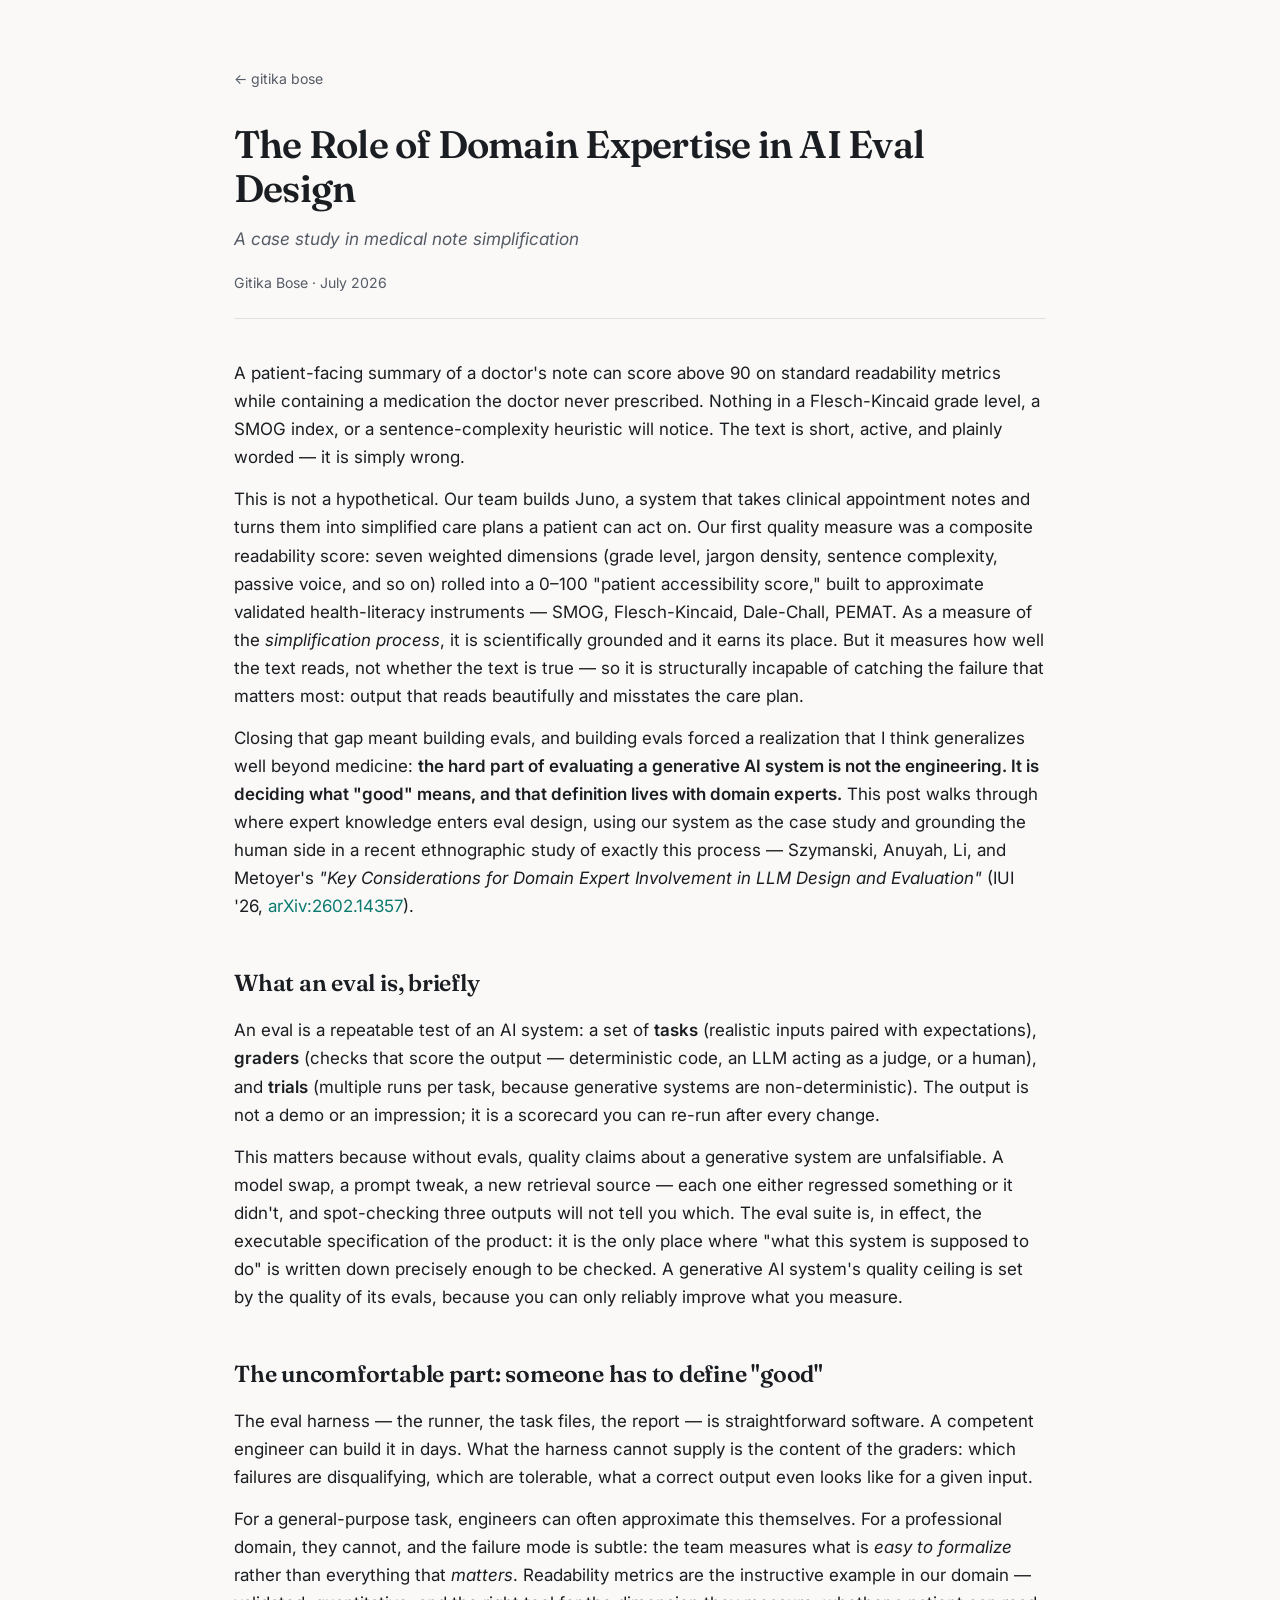
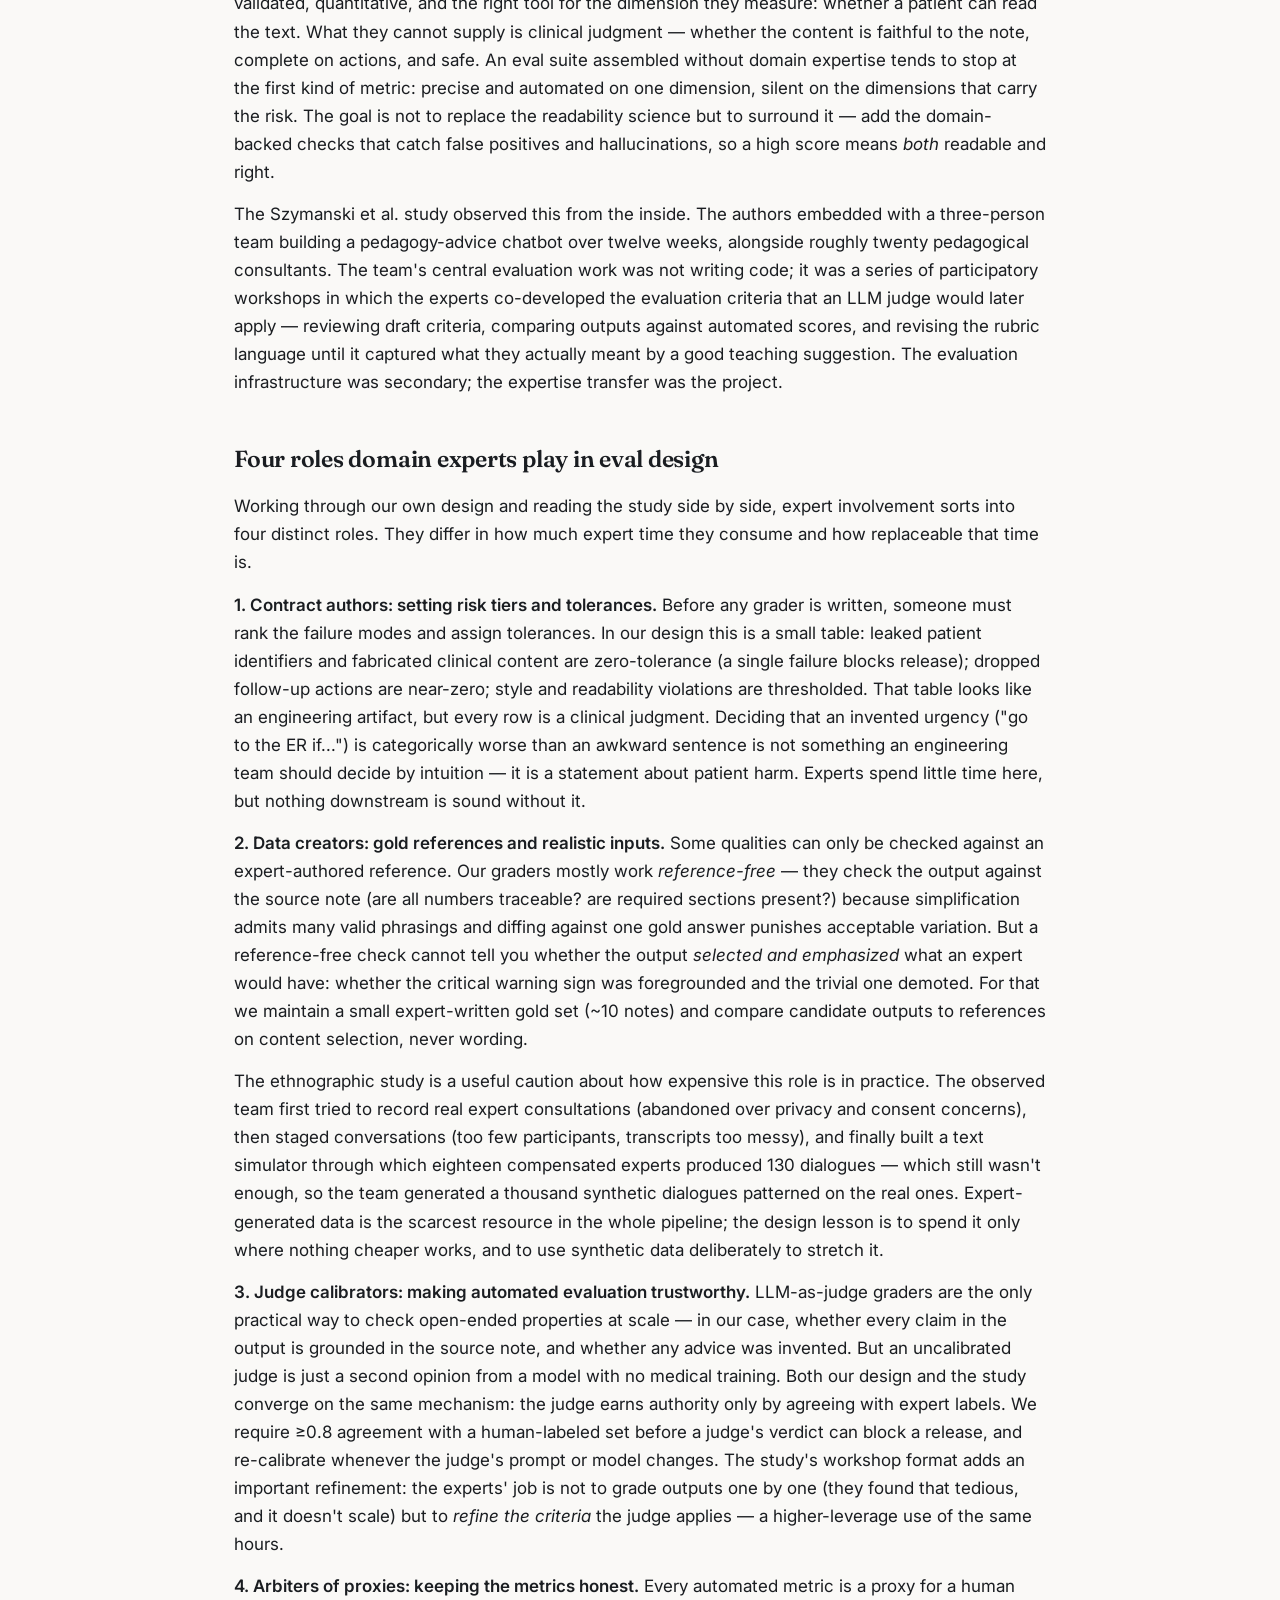
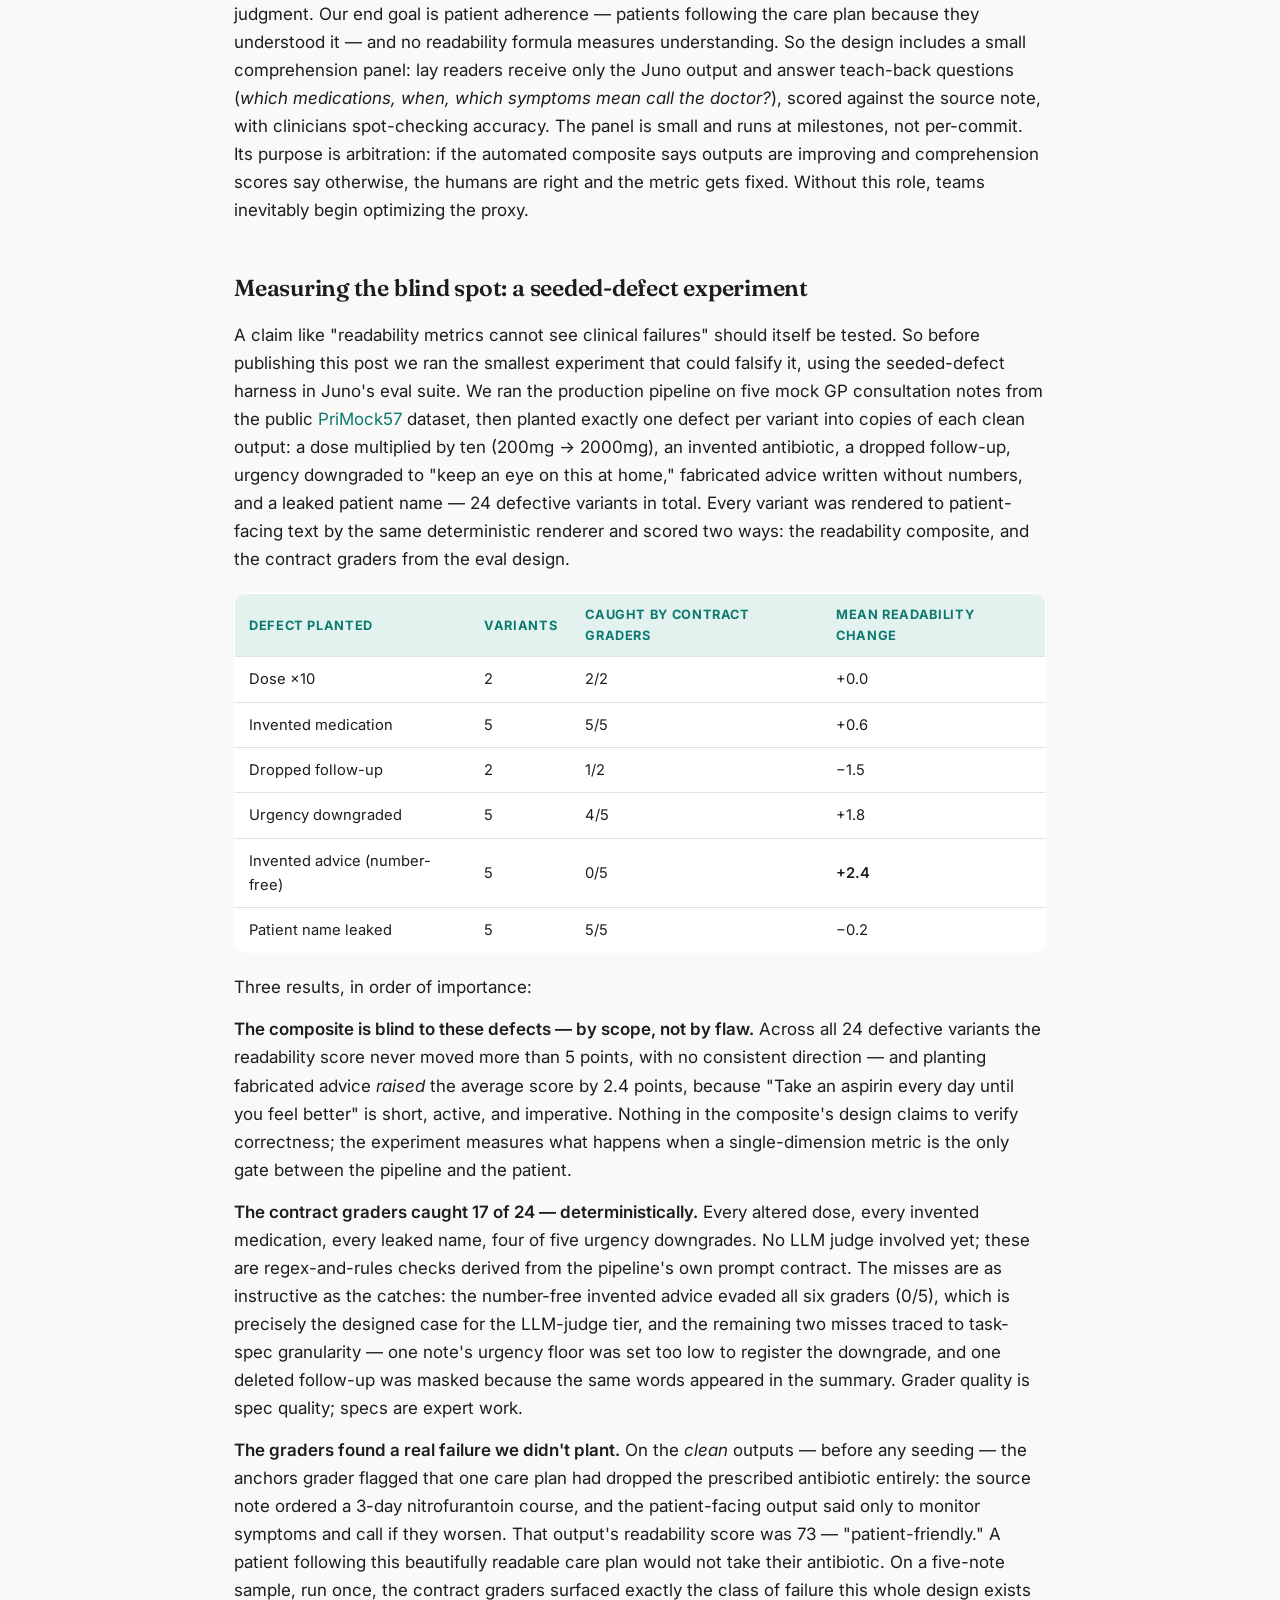
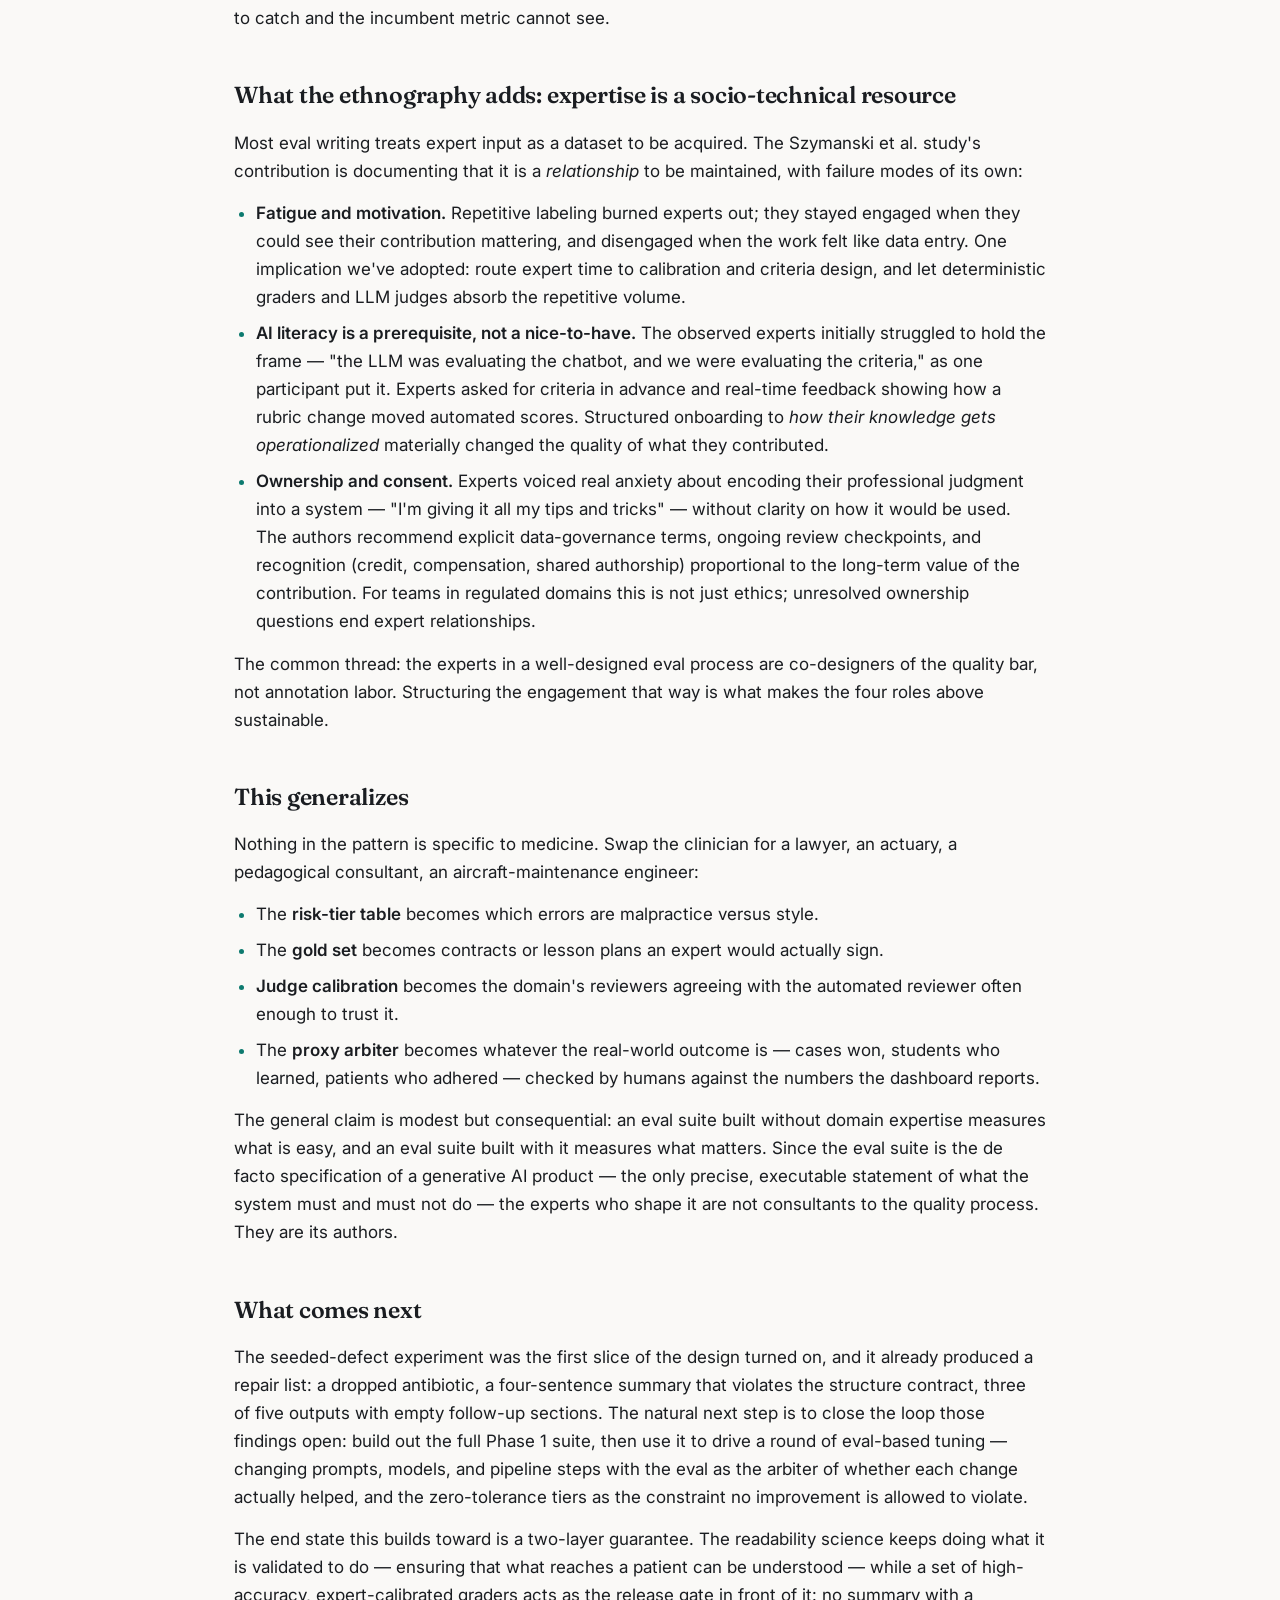
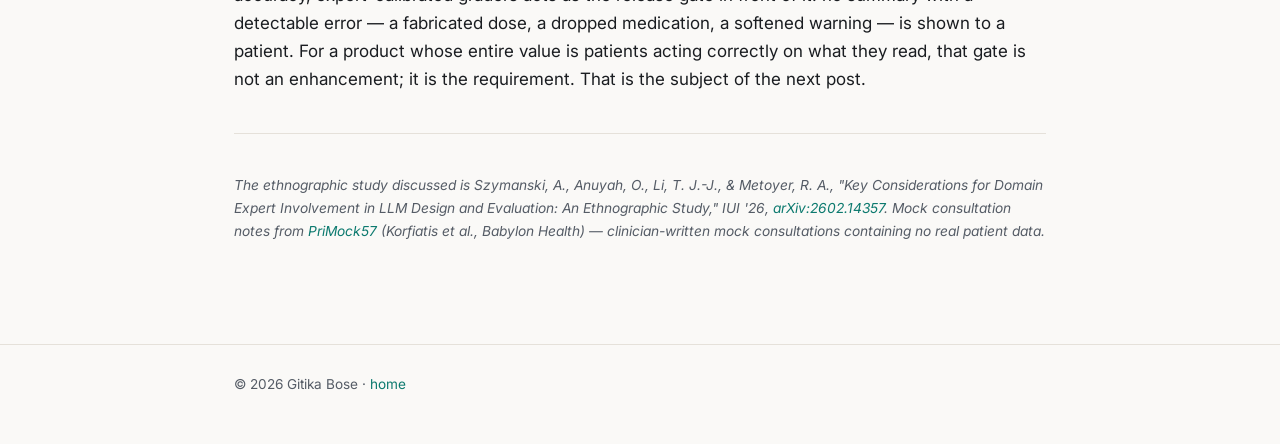
==== blog/evals-and-domain-expertise.html @ aa1a7a36 "Revive site: hand-built static home + projects + blog Replace the unbuilt Next.js starter and leftov" ====
<!doctype html>
<html lang="en">
<head>
  <meta charset="UTF-8">
  <meta name="viewport" content="width=device-width, initial-scale=1">
  <title>The Role of Domain Expertise in AI Eval Design — Gitika Bose</title>
  <meta name="description" content="Evals are the real quality bar of generative AI systems — and domain experts, not engineers, are the authors of 'good.' A case study in medical note simplification, with a seeded-defect experiment.">
  <link rel="icon" href="data:image/svg+xml,<svg xmlns=%22http://www.w3.org/2000/svg%22 viewBox=%220 0 100 100%22><text y=%22.9em%22 font-size=%2290%22>🌿</text></svg>">
  <link rel="preconnect" href="https://fonts.googleapis.com">
  <link rel="preconnect" href="https://fonts.gstatic.com" crossorigin>
  <link href="https://fonts.googleapis.com/css2?family=Fraunces:opsz,wght@9..144,500;9..144,600&family=Inter:wght@400;500;600&display=swap" rel="stylesheet">
  <link rel="stylesheet" href="../styles.css">
</head>
<body>

<div class="wrap">
<article class="blog">

  <a class="backlink" href="../index.html">← gitika bose</a>

  <h1>The Role of Domain Expertise in AI Eval Design</h1>
  <p class="subtitle">A case study in medical note simplification</p>
  <p class="byline">Gitika Bose · July 2026</p>

  <p>A patient-facing summary of a doctor's note can score above 90 on standard readability metrics while containing a medication the doctor never prescribed. Nothing in a Flesch-Kincaid grade level, a SMOG index, or a sentence-complexity heuristic will notice. The text is short, active, and plainly worded — it is simply wrong.</p>

  <p>This is not a hypothetical. Our team builds Juno, a system that takes clinical appointment notes and turns them into simplified care plans a patient can act on. Our first quality measure was a composite readability score: seven weighted dimensions (grade level, jargon density, sentence complexity, passive voice, and so on) rolled into a 0–100 "patient accessibility score," built to approximate validated health-literacy instruments — SMOG, Flesch-Kincaid, Dale-Chall, PEMAT. As a measure of the <em>simplification process</em>, it is scientifically grounded and it earns its place. But it measures how well the text reads, not whether the text is true — so it is structurally incapable of catching the failure that matters most: output that reads beautifully and misstates the care plan.</p>

  <p>Closing that gap meant building evals, and building evals forced a realization that I think generalizes well beyond medicine: <strong>the hard part of evaluating a generative AI system is not the engineering. It is deciding what "good" means, and that definition lives with domain experts.</strong> This post walks through where expert knowledge enters eval design, using our system as the case study and grounding the human side in a recent ethnographic study of exactly this process — Szymanski, Anuyah, Li, and Metoyer's <em>"Key Considerations for Domain Expert Involvement in LLM Design and Evaluation"</em> (IUI '26, <a href="https://arxiv.org/abs/2602.14357">arXiv:2602.14357</a>).</p>

  <h2>What an eval is, briefly</h2>

  <p>An eval is a repeatable test of an AI system: a set of <strong>tasks</strong> (realistic inputs paired with expectations), <strong>graders</strong> (checks that score the output — deterministic code, an LLM acting as a judge, or a human), and <strong>trials</strong> (multiple runs per task, because generative systems are non-deterministic). The output is not a demo or an impression; it is a scorecard you can re-run after every change.</p>

  <p>This matters because without evals, quality claims about a generative system are unfalsifiable. A model swap, a prompt tweak, a new retrieval source — each one either regressed something or it didn't, and spot-checking three outputs will not tell you which. The eval suite is, in effect, the executable specification of the product: it is the only place where "what this system is supposed to do" is written down precisely enough to be checked. A generative AI system's quality ceiling is set by the quality of its evals, because you can only reliably improve what you measure.</p>

  <h2>The uncomfortable part: someone has to define "good"</h2>

  <p>The eval harness — the runner, the task files, the report — is straightforward software. A competent engineer can build it in days. What the harness cannot supply is the content of the graders: which failures are disqualifying, which are tolerable, what a correct output even looks like for a given input.</p>

  <p>For a general-purpose task, engineers can often approximate this themselves. For a professional domain, they cannot, and the failure mode is subtle: the team measures what is <em>easy to formalize</em> rather than everything that <em>matters</em>. Readability metrics are the instructive example in our domain — validated, quantitative, and the right tool for the dimension they measure: whether a patient can read the text. What they cannot supply is clinical judgment — whether the content is faithful to the note, complete on actions, and safe. An eval suite assembled without domain expertise tends to stop at the first kind of metric: precise and automated on one dimension, silent on the dimensions that carry the risk. The goal is not to replace the readability science but to surround it — add the domain-backed checks that catch false positives and hallucinations, so a high score means <em>both</em> readable and right.</p>

  <p>The Szymanski et al. study observed this from the inside. The authors embedded with a three-person team building a pedagogy-advice chatbot over twelve weeks, alongside roughly twenty pedagogical consultants. The team's central evaluation work was not writing code; it was a series of participatory workshops in which the experts co-developed the evaluation criteria that an LLM judge would later apply — reviewing draft criteria, comparing outputs against automated scores, and revising the rubric language until it captured what they actually meant by a good teaching suggestion. The evaluation infrastructure was secondary; the expertise transfer was the project.</p>

  <h2>Four roles domain experts play in eval design</h2>

  <p>Working through our own design and reading the study side by side, expert involvement sorts into four distinct roles. They differ in how much expert time they consume and how replaceable that time is.</p>

  <p><strong>1. Contract authors: setting risk tiers and tolerances.</strong> Before any grader is written, someone must rank the failure modes and assign tolerances. In our design this is a small table: leaked patient identifiers and fabricated clinical content are zero-tolerance (a single failure blocks release); dropped follow-up actions are near-zero; style and readability violations are thresholded. That table looks like an engineering artifact, but every row is a clinical judgment. Deciding that an invented urgency ("go to the ER if...") is categorically worse than an awkward sentence is not something an engineering team should decide by intuition — it is a statement about patient harm. Experts spend little time here, but nothing downstream is sound without it.</p>

  <p><strong>2. Data creators: gold references and realistic inputs.</strong> Some qualities can only be checked against an expert-authored reference. Our graders mostly work <em>reference-free</em> — they check the output against the source note (are all numbers traceable? are required sections present?) because simplification admits many valid phrasings and diffing against one gold answer punishes acceptable variation. But a reference-free check cannot tell you whether the output <em>selected and emphasized</em> what an expert would have: whether the critical warning sign was foregrounded and the trivial one demoted. For that we maintain a small expert-written gold set (~10 notes) and compare candidate outputs to references on content selection, never wording.</p>

  <p>The ethnographic study is a useful caution about how expensive this role is in practice. The observed team first tried to record real expert consultations (abandoned over privacy and consent concerns), then staged conversations (too few participants, transcripts too messy), and finally built a text simulator through which eighteen compensated experts produced 130 dialogues — which still wasn't enough, so the team generated a thousand synthetic dialogues patterned on the real ones. Expert-generated data is the scarcest resource in the whole pipeline; the design lesson is to spend it only where nothing cheaper works, and to use synthetic data deliberately to stretch it.</p>

  <p><strong>3. Judge calibrators: making automated evaluation trustworthy.</strong> LLM-as-judge graders are the only practical way to check open-ended properties at scale — in our case, whether every claim in the output is grounded in the source note, and whether any advice was invented. But an uncalibrated judge is just a second opinion from a model with no medical training. Both our design and the study converge on the same mechanism: the judge earns authority only by agreeing with expert labels. We require ≥0.8 agreement with a human-labeled set before a judge's verdict can block a release, and re-calibrate whenever the judge's prompt or model changes. The study's workshop format adds an important refinement: the experts' job is not to grade outputs one by one (they found that tedious, and it doesn't scale) but to <em>refine the criteria</em> the judge applies — a higher-leverage use of the same hours.</p>

  <p><strong>4. Arbiters of proxies: keeping the metrics honest.</strong> Every automated metric is a proxy for a human judgment. Our end goal is patient adherence — patients following the care plan because they understood it — and no readability formula measures understanding. So the design includes a small comprehension panel: lay readers receive only the Juno output and answer teach-back questions (<em>which medications, when, which symptoms mean call the doctor?</em>), scored against the source note, with clinicians spot-checking accuracy. The panel is small and runs at milestones, not per-commit. Its purpose is arbitration: if the automated composite says outputs are improving and comprehension scores say otherwise, the humans are right and the metric gets fixed. Without this role, teams inevitably begin optimizing the proxy.</p>

  <h2>Measuring the blind spot: a seeded-defect experiment</h2>

  <p>A claim like "readability metrics cannot see clinical failures" should itself be tested. So before publishing this post we ran the smallest experiment that could falsify it, using the seeded-defect harness in Juno's eval suite. We ran the production pipeline on five mock GP consultation notes from the public <a href="https://github.com/babylonhealth/primock57">PriMock57</a> dataset, then planted exactly one defect per variant into copies of each clean output: a dose multiplied by ten (200mg → 2000mg), an invented antibiotic, a dropped follow-up, urgency downgraded to "keep an eye on this at home," fabricated advice written without numbers, and a leaked patient name — 24 defective variants in total. Every variant was rendered to patient-facing text by the same deterministic renderer and scored two ways: the readability composite, and the contract graders from the eval design.</p>

  <div class="table-scroll">
    <table>
      <thead>
        <tr><th>Defect planted</th><th>Variants</th><th>Caught by contract graders</th><th>Mean readability change</th></tr>
      </thead>
      <tbody>
        <tr><td>Dose ×10</td><td>2</td><td>2/2</td><td>+0.0</td></tr>
        <tr><td>Invented medication</td><td>5</td><td>5/5</td><td>+0.6</td></tr>
        <tr><td>Dropped follow-up</td><td>2</td><td>1/2</td><td>−1.5</td></tr>
        <tr><td>Urgency downgraded</td><td>5</td><td>4/5</td><td>+1.8</td></tr>
        <tr><td>Invented advice (number-free)</td><td>5</td><td>0/5</td><td><strong>+2.4</strong></td></tr>
        <tr><td>Patient name leaked</td><td>5</td><td>5/5</td><td>−0.2</td></tr>
      </tbody>
    </table>
  </div>

  <p>Three results, in order of importance:</p>

  <p><strong>The composite is blind to these defects — by scope, not by flaw.</strong> Across all 24 defective variants the readability score never moved more than 5 points, with no consistent direction — and planting fabricated advice <em>raised</em> the average score by 2.4 points, because "Take an aspirin every day until you feel better" is short, active, and imperative. Nothing in the composite's design claims to verify correctness; the experiment measures what happens when a single-dimension metric is the only gate between the pipeline and the patient.</p>

  <p><strong>The contract graders caught 17 of 24 — deterministically.</strong> Every altered dose, every invented medication, every leaked name, four of five urgency downgrades. No LLM judge involved yet; these are regex-and-rules checks derived from the pipeline's own prompt contract. The misses are as instructive as the catches: the number-free invented advice evaded all six graders (0/5), which is precisely the designed case for the LLM-judge tier, and the remaining two misses traced to task-spec granularity — one note's urgency floor was set too low to register the downgrade, and one deleted follow-up was masked because the same words appeared in the summary. Grader quality is spec quality; specs are expert work.</p>

  <p><strong>The graders found a real failure we didn't plant.</strong> On the <em>clean</em> outputs — before any seeding — the anchors grader flagged that one care plan had dropped the prescribed antibiotic entirely: the source note ordered a 3-day nitrofurantoin course, and the patient-facing output said only to monitor symptoms and call if they worsen. That output's readability score was 73 — "patient-friendly." A patient following this beautifully readable care plan would not take their antibiotic. On a five-note sample, run once, the contract graders surfaced exactly the class of failure this whole design exists to catch and the incumbent metric cannot see.</p>

  <h2>What the ethnography adds: expertise is a socio-technical resource</h2>

  <p>Most eval writing treats expert input as a dataset to be acquired. The Szymanski et al. study's contribution is documenting that it is a <em>relationship</em> to be maintained, with failure modes of its own:</p>

  <ul>
    <li><strong>Fatigue and motivation.</strong> Repetitive labeling burned experts out; they stayed engaged when they could see their contribution mattering, and disengaged when the work felt like data entry. One implication we've adopted: route expert time to calibration and criteria design, and let deterministic graders and LLM judges absorb the repetitive volume.</li>
    <li><strong>AI literacy is a prerequisite, not a nice-to-have.</strong> The observed experts initially struggled to hold the frame — "the LLM was evaluating the chatbot, and we were evaluating the criteria," as one participant put it. Experts asked for criteria in advance and real-time feedback showing how a rubric change moved automated scores. Structured onboarding to <em>how their knowledge gets operationalized</em> materially changed the quality of what they contributed.</li>
    <li><strong>Ownership and consent.</strong> Experts voiced real anxiety about encoding their professional judgment into a system — "I'm giving it all my tips and tricks" — without clarity on how it would be used. The authors recommend explicit data-governance terms, ongoing review checkpoints, and recognition (credit, compensation, shared authorship) proportional to the long-term value of the contribution. For teams in regulated domains this is not just ethics; unresolved ownership questions end expert relationships.</li>
  </ul>

  <p>The common thread: the experts in a well-designed eval process are co-designers of the quality bar, not annotation labor. Structuring the engagement that way is what makes the four roles above sustainable.</p>

  <h2>This generalizes</h2>

  <p>Nothing in the pattern is specific to medicine. Swap the clinician for a lawyer, an actuary, a pedagogical consultant, an aircraft-maintenance engineer:</p>

  <ul>
    <li>The <strong>risk-tier table</strong> becomes which errors are malpractice versus style.</li>
    <li>The <strong>gold set</strong> becomes contracts or lesson plans an expert would actually sign.</li>
    <li><strong>Judge calibration</strong> becomes the domain's reviewers agreeing with the automated reviewer often enough to trust it.</li>
    <li>The <strong>proxy arbiter</strong> becomes whatever the real-world outcome is — cases won, students who learned, patients who adhered — checked by humans against the numbers the dashboard reports.</li>
  </ul>

  <p>The general claim is modest but consequential: an eval suite built without domain expertise measures what is easy, and an eval suite built with it measures what matters. Since the eval suite is the de facto specification of a generative AI product — the only precise, executable statement of what the system must and must not do — the experts who shape it are not consultants to the quality process. They are its authors.</p>

  <h2>What comes next</h2>

  <p>The seeded-defect experiment was the first slice of the design turned on, and it already produced a repair list: a dropped antibiotic, a four-sentence summary that violates the structure contract, three of five outputs with empty follow-up sections. The natural next step is to close the loop those findings open: build out the full Phase 1 suite, then use it to drive a round of eval-based tuning — changing prompts, models, and pipeline steps with the eval as the arbiter of whether each change actually helped, and the zero-tolerance tiers as the constraint no improvement is allowed to violate.</p>

  <p>The end state this builds toward is a two-layer guarantee. The readability science keeps doing what it is validated to do — ensuring that what reaches a patient can be understood — while a set of high-accuracy, expert-calibrated graders acts as the release gate in front of it: no summary with a detectable error — a fabricated dose, a dropped medication, a softened warning — is shown to a patient. For a product whose entire value is patients acting correctly on what they read, that gate is not an enhancement; it is the requirement. That is the subject of the next post.</p>

  <hr class="divider">

  <p class="footnote"><em>The ethnographic study discussed is Szymanski, A., Anuyah, O., Li, T. J.-J., &amp; Metoyer, R. A., "Key Considerations for Domain Expert Involvement in LLM Design and Evaluation: An Ethnographic Study," IUI '26, <a href="https://arxiv.org/abs/2602.14357">arXiv:2602.14357</a>. Mock consultation notes from <a href="https://github.com/babylonhealth/primock57">PriMock57</a> (Korfiatis et al., Babylon Health) — clinician-written mock consultations containing no real patient data.</em></p>

</article>
</div>

<footer>
  <div class="wrap">
    © 2026 Gitika Bose · <a href="../index.html">home</a>
  </div>
</footer>

</body>
</html>
---- styles.css ----
/* ── Gitika Bose — personal site ─────────────────────────────────────────── */

:root {
  --bg: #faf9f7;
  --bg-card: #ffffff;
  --text: #1a1d21;
  --text-soft: #555c66;
  --line: #e5e1da;
  --accent: #0d7a6f;
  --accent-soft: #e3f2ef;
  --accent-2: #c2571b;
  --shadow: 0 1px 2px rgba(20, 24, 28, 0.05), 0 8px 24px -12px rgba(20, 24, 28, 0.12);
  --shadow-hover: 0 2px 4px rgba(20, 24, 28, 0.06), 0 16px 32px -12px rgba(20, 24, 28, 0.18);
}

@media (prefers-color-scheme: dark) {
  :root {
    --bg: #14171b;
    --bg-card: #1c2026;
    --text: #e8e6e1;
    --text-soft: #9aa3ad;
    --line: #2b313a;
    --accent: #4fd1c0;
    --accent-soft: #12332f;
    --accent-2: #f0925a;
    --shadow: 0 1px 2px rgba(0, 0, 0, 0.3), 0 8px 24px -12px rgba(0, 0, 0, 0.5);
    --shadow-hover: 0 2px 4px rgba(0, 0, 0, 0.35), 0 16px 32px -12px rgba(0, 0, 0, 0.6);
  }
}

* { box-sizing: border-box; margin: 0; padding: 0; }

html { scroll-behavior: smooth; }

body {
  background: var(--bg);
  color: var(--text);
  font-family: "Inter", -apple-system, BlinkMacSystemFont, "Segoe UI", Roboto, sans-serif;
  font-size: 17px;
  line-height: 1.65;
  -webkit-font-smoothing: antialiased;
}

.wrap {
  max-width: 860px;
  margin: 0 auto;
  padding: 0 24px;
}

a { color: var(--accent); text-decoration: none; }
a:hover { text-decoration: underline; text-underline-offset: 3px; }

/* ── Header / hero ── */

header.hero {
  padding: 88px 0 56px;
}

.hero-row {
  display: flex;
  align-items: center;
  gap: 28px;
  flex-wrap: wrap;
}

.avatar {
  width: 96px;
  height: 96px;
  border-radius: 50%;
  border: 3px solid var(--bg-card);
  box-shadow: var(--shadow);
}

h1 {
  font-family: "Fraunces", Georgia, serif;
  font-size: clamp(2rem, 6vw, 2.75rem);
  font-weight: 600;
  letter-spacing: -0.02em;
  line-height: 1.15;
}

.tagline {
  color: var(--text-soft);
  font-size: 1.05rem;
  margin-top: 6px;
}

.tagline .hl { color: var(--accent); font-weight: 500; }

.hero-links {
  margin-top: 20px;
  display: flex;
  gap: 12px;
  flex-wrap: wrap;
}

.pill {
  display: inline-flex;
  align-items: center;
  gap: 7px;
  padding: 7px 15px;
  border: 1px solid var(--line);
  border-radius: 999px;
  background: var(--bg-card);
  color: var(--text);
  font-size: 0.88rem;
  font-weight: 500;
  box-shadow: var(--shadow);
  transition: transform 0.15s ease, box-shadow 0.15s ease;
}

.pill:hover {
  transform: translateY(-1px);
  box-shadow: var(--shadow-hover);
  text-decoration: none;
}

.pill svg { width: 15px; height: 15px; fill: currentColor; }

/* ── Sections ── */

section { padding: 40px 0; }

.eyebrow {
  font-size: 0.78rem;
  font-weight: 600;
  letter-spacing: 0.14em;
  text-transform: uppercase;
  color: var(--accent);
  margin-bottom: 14px;
}

h2 {
  font-family: "Fraunces", Georgia, serif;
  font-size: 1.6rem;
  font-weight: 600;
  letter-spacing: -0.01em;
  margin-bottom: 18px;
}

.about p { max-width: 640px; color: var(--text); }
.about p + p { margin-top: 14px; }

/* ── Project cards ── */

.grid {
  display: grid;
  grid-template-columns: repeat(auto-fill, minmax(320px, 1fr));
  gap: 18px;
}

.card {
  display: flex;
  flex-direction: column;
  gap: 10px;
  background: var(--bg-card);
  border: 1px solid var(--line);
  border-radius: 14px;
  padding: 22px;
  box-shadow: var(--shadow);
  transition: transform 0.15s ease, box-shadow 0.15s ease;
  color: var(--text);
}

a.card:hover {
  transform: translateY(-2px);
  box-shadow: var(--shadow-hover);
  text-decoration: none;
}

.card.flagship {
  grid-column: 1 / -1;
  background: linear-gradient(135deg, var(--accent-soft), var(--bg-card) 60%);
}

.card-top {
  display: flex;
  align-items: center;
  justify-content: space-between;
  gap: 10px;
}

.card h3 { font-size: 1.08rem; font-weight: 600; }

.card p { color: var(--text-soft); font-size: 0.94rem; flex-grow: 1; }

.tag {
  font-size: 0.72rem;
  font-weight: 600;
  letter-spacing: 0.04em;
  padding: 3px 10px;
  border-radius: 999px;
  background: var(--accent-soft);
  color: var(--accent);
  white-space: nowrap;
}

.tag.warm { background: rgba(194, 87, 27, 0.12); color: var(--accent-2); }

.card-meta {
  display: flex;
  gap: 14px;
  font-size: 0.8rem;
  color: var(--text-soft);
}

.dot::before { content: "●"; font-size: 0.6rem; margin-right: 5px; color: var(--accent); }

.more-link {
  margin-top: 18px;
  font-size: 0.9rem;
  font-weight: 500;
}

/* ── Writing / blog ── */

.post {
  display: block;
  background: var(--bg-card);
  border: 1px solid var(--line);
  border-left: 4px solid var(--accent);
  border-radius: 14px;
  padding: 24px 26px;
  box-shadow: var(--shadow);
  transition: transform 0.15s ease, box-shadow 0.15s ease;
  color: var(--text);
}

.post:hover { transform: translateY(-2px); box-shadow: var(--shadow-hover); text-decoration: none; }

.post h3 { font-family: "Fraunces", Georgia, serif; font-size: 1.25rem; font-weight: 600; margin-bottom: 6px; }
.post .date { font-size: 0.82rem; color: var(--text-soft); }
.post p { color: var(--text-soft); font-size: 0.95rem; margin-top: 8px; }

/* ── Footer ── */

footer {
  border-top: 1px solid var(--line);
  margin-top: 48px;
  padding: 28px 0 48px;
  color: var(--text-soft);
  font-size: 0.85rem;
}

/* ── Article pages ── */

article.blog {
  padding: 64px 0 40px;
}

article.blog .backlink {
  display: inline-block;
  font-size: 0.88rem;
  margin-bottom: 32px;
  color: var(--text-soft);
}

article.blog .backlink:hover { color: var(--accent); }

article.blog h1 {
  font-size: clamp(1.7rem, 5vw, 2.4rem);
  margin-bottom: 8px;
}

article.blog .subtitle {
  color: var(--text-soft);
  font-size: 1.08rem;
  font-style: italic;
}

article.blog .byline {
  margin: 18px 0 40px;
  font-size: 0.88rem;
  color: var(--text-soft);
  padding-bottom: 24px;
  border-bottom: 1px solid var(--line);
}

article.blog h2 {
  font-size: 1.45rem;
  margin: 44px 0 14px;
}

article.blog p { margin: 14px 0; }

article.blog strong { font-weight: 600; }

article.blog ul { margin: 14px 0 14px 22px; }
article.blog li { margin: 8px 0; }
article.blog li::marker { color: var(--accent); }

article.blog .table-scroll { overflow-x: auto; margin: 20px 0; }

article.blog table {
  border-collapse: collapse;
  width: 100%;
  font-size: 0.92rem;
  background: var(--bg-card);
  border: 1px solid var(--line);
  border-radius: 10px;
  overflow: hidden;
}

article.blog th, article.blog td {
  text-align: left;
  padding: 10px 14px;
  border-bottom: 1px solid var(--line);
}

article.blog th {
  background: var(--accent-soft);
  color: var(--accent);
  font-size: 0.8rem;
  letter-spacing: 0.05em;
  text-transform: uppercase;
}

article.blog tr:last-child td { border-bottom: none; }

article.blog code {
  font-family: "SF Mono", Consolas, monospace;
  font-size: 0.86em;
  background: var(--accent-soft);
  padding: 1px 6px;
  border-radius: 5px;
}

article.blog .divider {
  border: none;
  border-top: 1px solid var(--line);
  margin: 40px 0;
}

article.blog .footnote { font-size: 0.86rem; color: var(--text-soft); }

@media (max-width: 560px) {
  header.hero { padding: 56px 0 36px; }
  .grid { grid-template-columns: 1fr; }
}
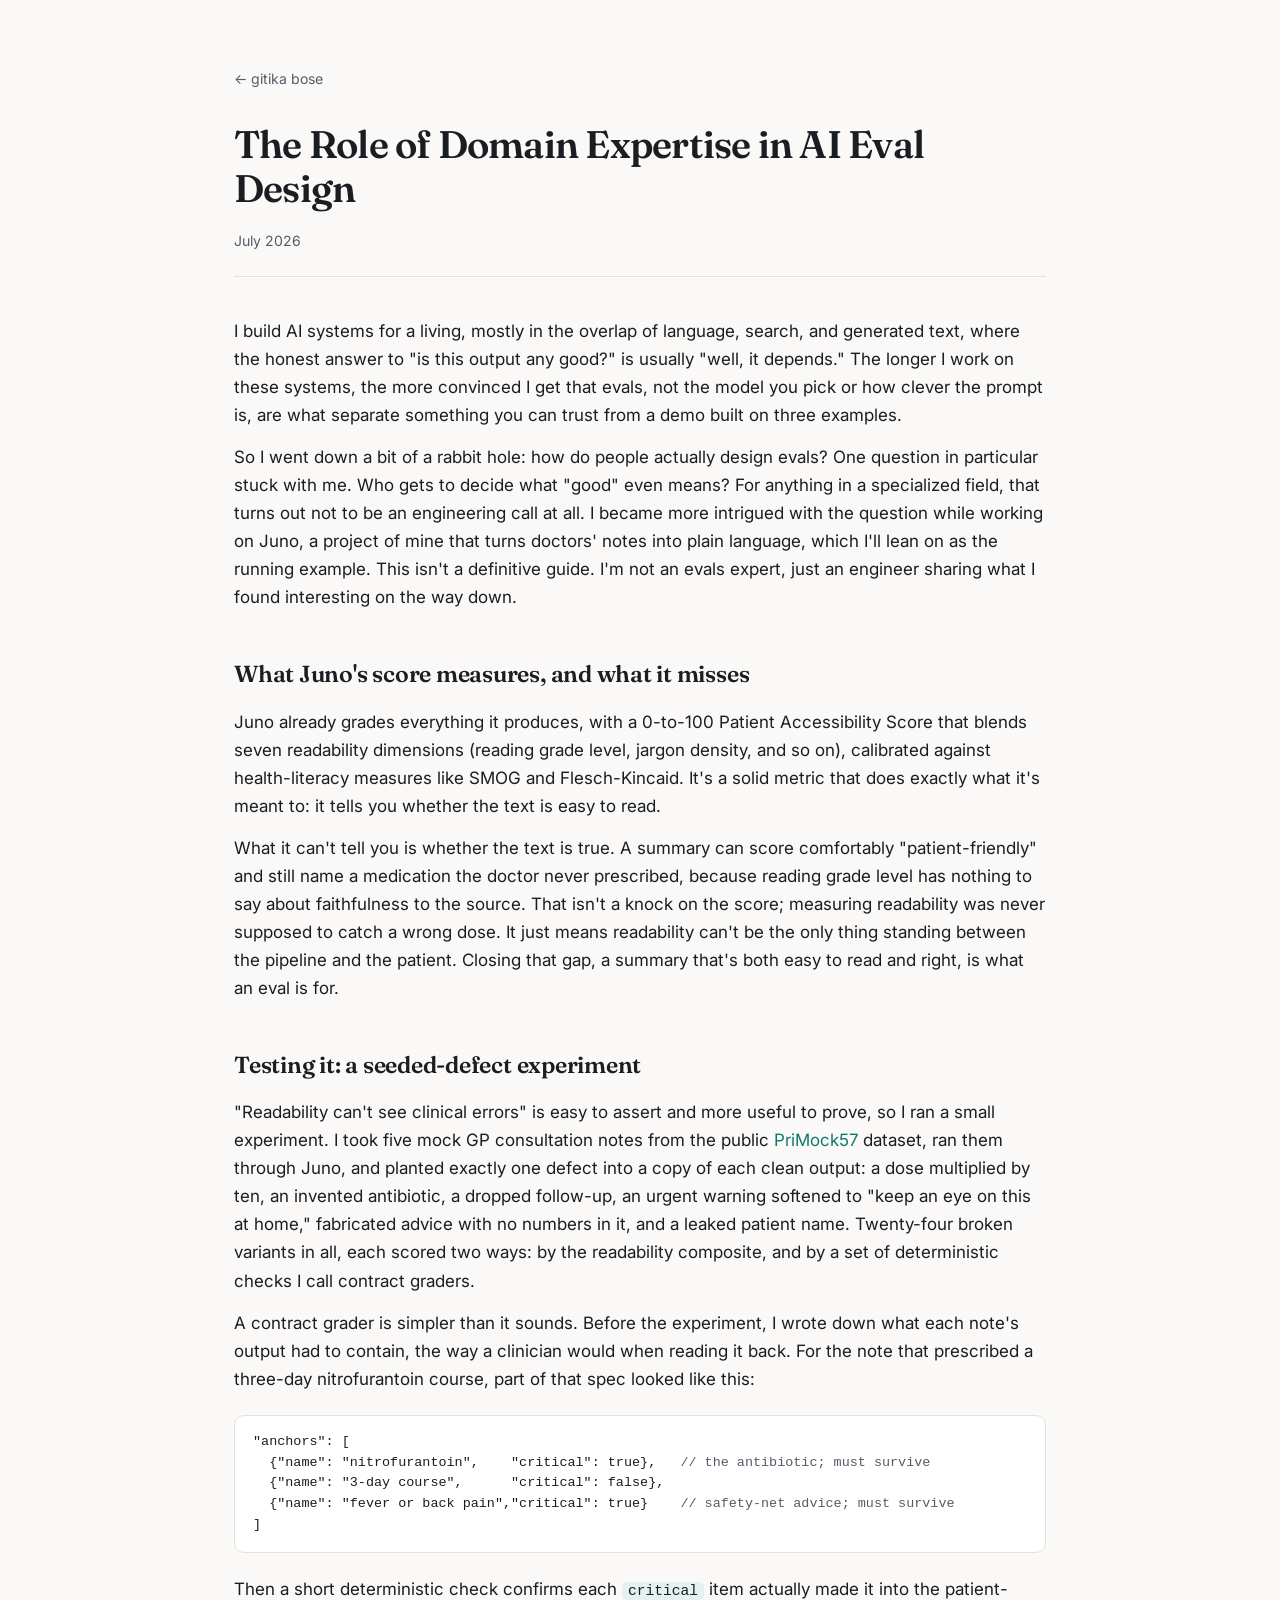
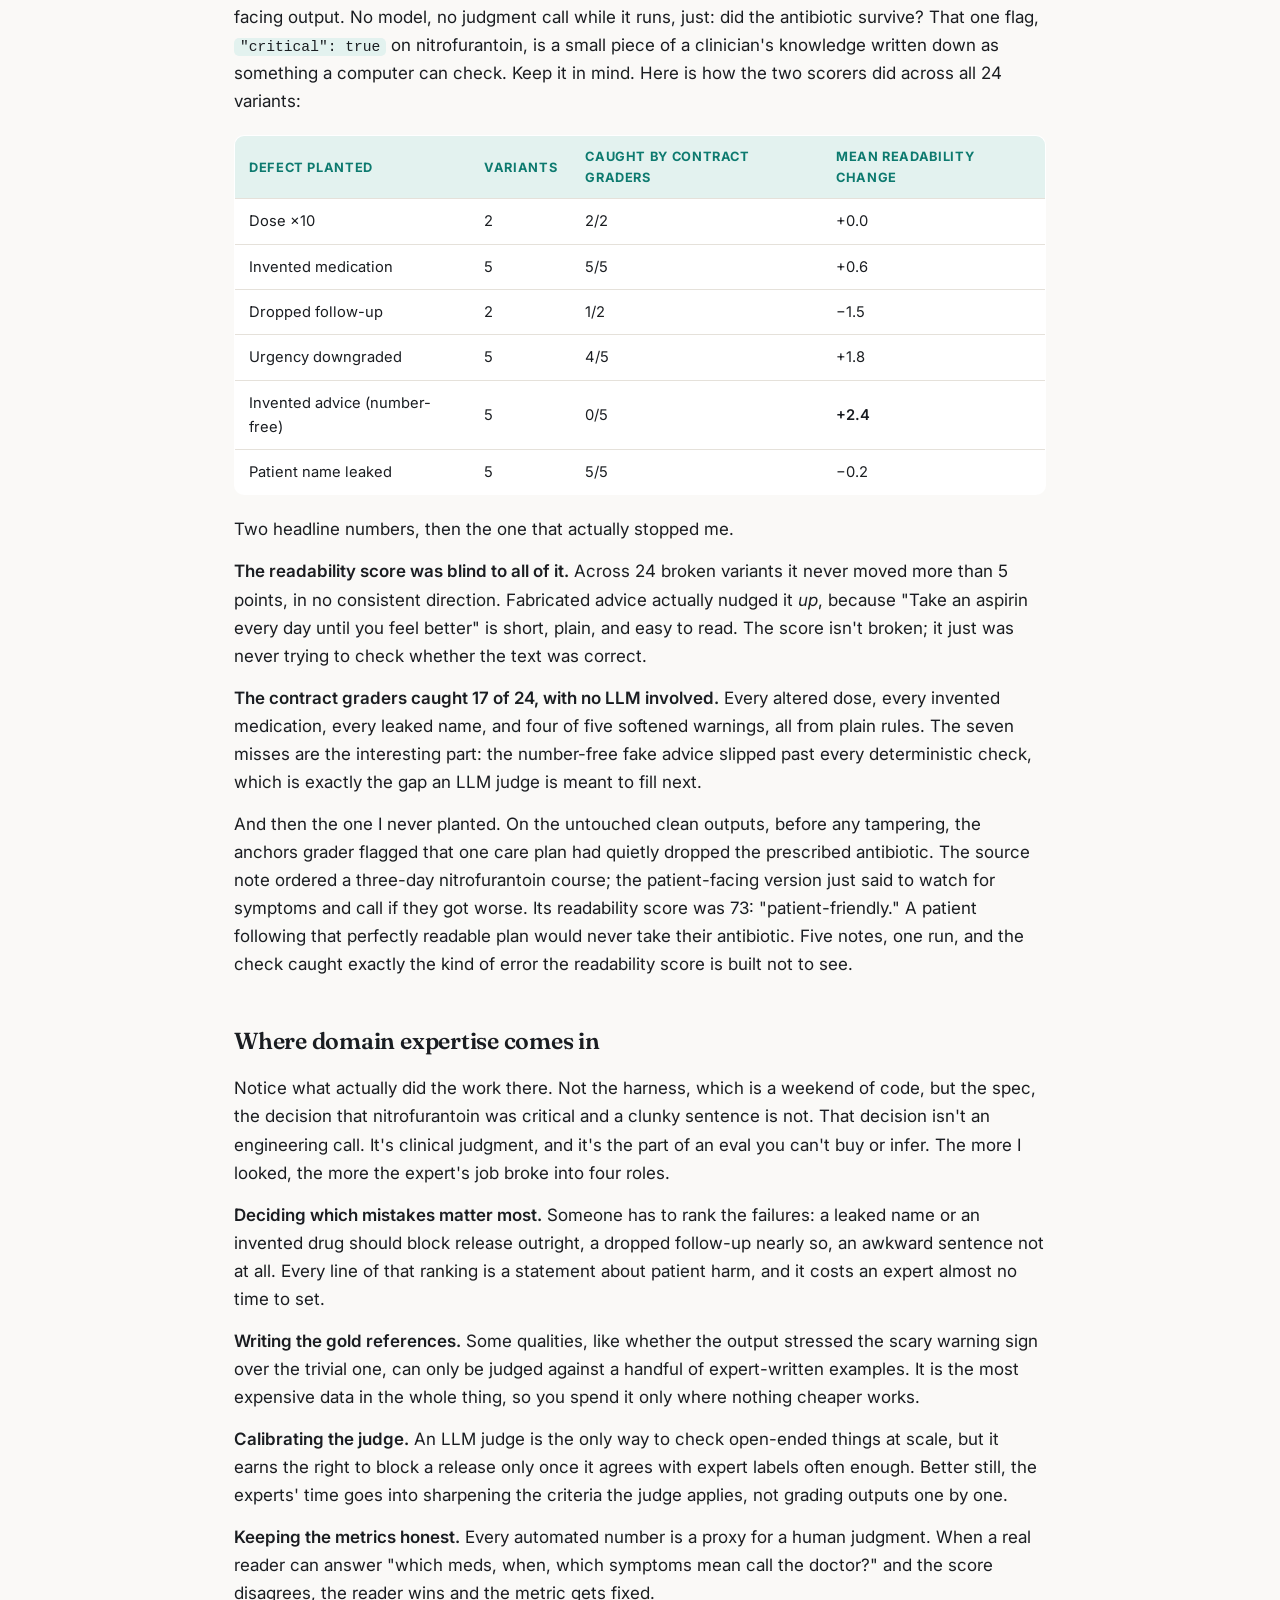
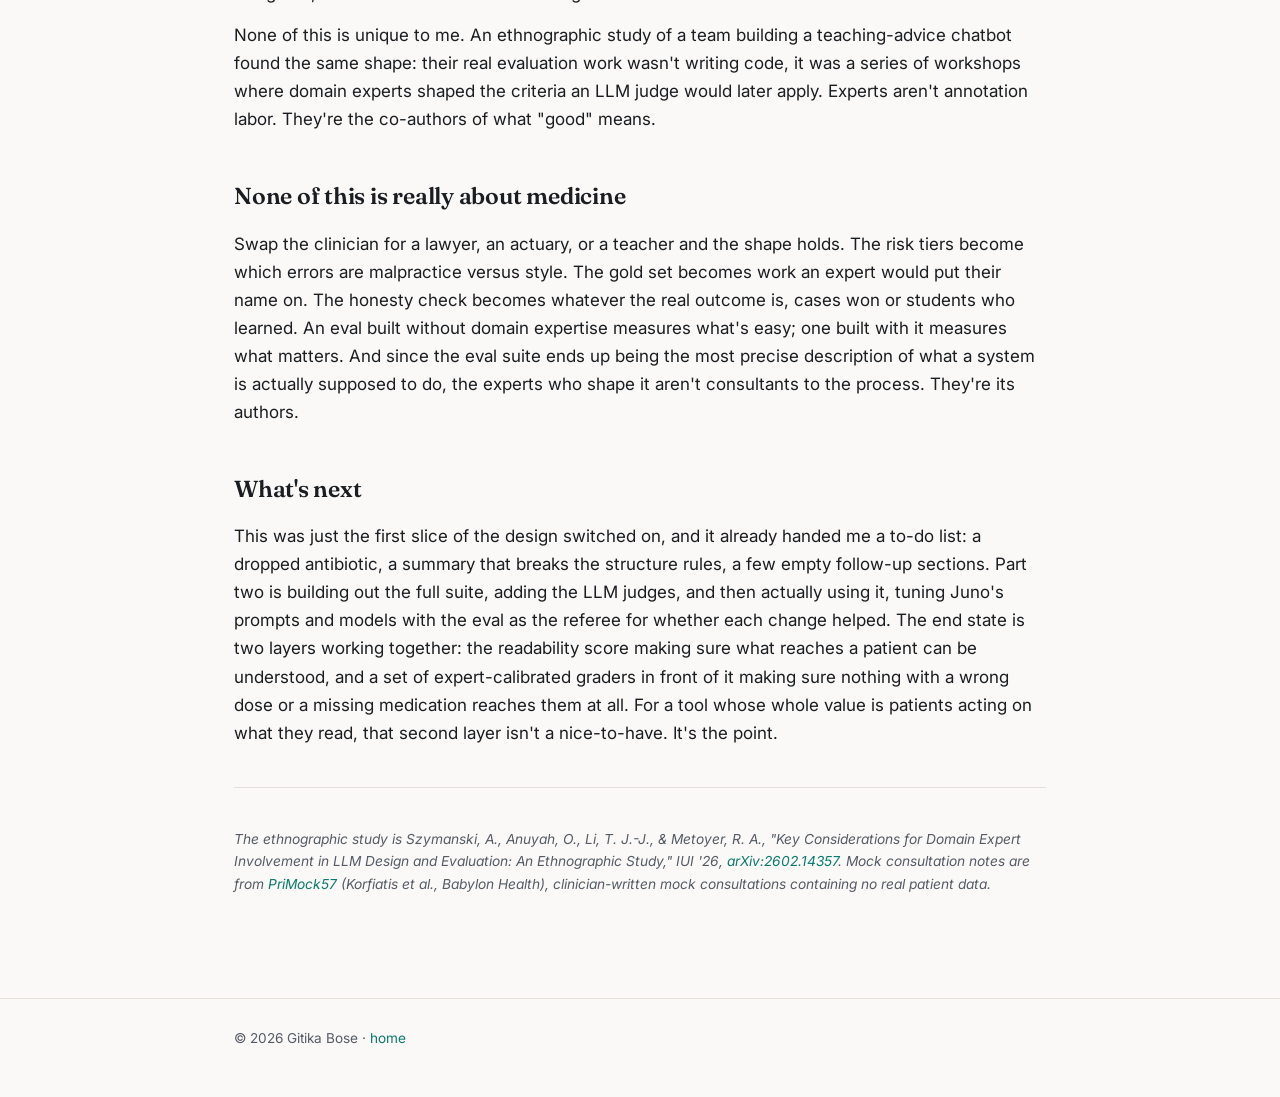
==== commit 86001559: "Revise evals blog post and refresh homepage - Restructure evals-and-domain-expertise post: show-then" ====
--- a/blog/evals-and-domain-expertise.html
+++ b/blog/evals-and-domain-expertise.html
@@ -4,7 +4,7 @@
   <meta charset="UTF-8">
   <meta name="viewport" content="width=device-width, initial-scale=1">
   <title>The Role of Domain Expertise in AI Eval Design — Gitika Bose</title>
-  <meta name="description" content="Evals are the real quality bar of generative AI systems — and domain experts, not engineers, are the authors of 'good.' A case study in medical note simplification, with a seeded-defect experiment.">
+  <meta name="description" content="An engineer's exploration of how AI evals get designed, and why deciding what 'good' means belongs to domain experts. With a seeded-defect experiment on my medical-note project, Juno.">
   <link rel="icon" href="data:image/svg+xml,<svg xmlns=%22http://www.w3.org/2000/svg%22 viewBox=%220 0 100 100%22><text y=%22.9em%22 font-size=%2290%22>🌿</text></svg>">
   <link rel="preconnect" href="https://fonts.googleapis.com">
   <link rel="preconnect" href="https://fonts.gstatic.com" crossorigin>
@@ -19,46 +19,31 @@
   <a class="backlink" href="../index.html">← gitika bose</a>
 
   <h1>The Role of Domain Expertise in AI Eval Design</h1>
-  <p class="subtitle">A case study in medical note simplification</p>
-  <p class="byline">Gitika Bose · July 2026</p>
+  <p class="byline">July 2026</p>
 
-  <p>A patient-facing summary of a doctor's note can score above 90 on standard readability metrics while containing a medication the doctor never prescribed. Nothing in a Flesch-Kincaid grade level, a SMOG index, or a sentence-complexity heuristic will notice. The text is short, active, and plainly worded — it is simply wrong.</p>
+  <p>I build AI systems for a living, mostly in the overlap of language, search, and generated text, where the honest answer to "is this output any good?" is usually "well, it depends." The longer I work on these systems, the more convinced I get that evals, not the model you pick or how clever the prompt is, are what separate something you can trust from a demo built on three examples.</p>
 
-  <p>This is not a hypothetical. Our team builds Juno, a system that takes clinical appointment notes and turns them into simplified care plans a patient can act on. Our first quality measure was a composite readability score: seven weighted dimensions (grade level, jargon density, sentence complexity, passive voice, and so on) rolled into a 0–100 "patient accessibility score," built to approximate validated health-literacy instruments — SMOG, Flesch-Kincaid, Dale-Chall, PEMAT. As a measure of the <em>simplification process</em>, it is scientifically grounded and it earns its place. But it measures how well the text reads, not whether the text is true — so it is structurally incapable of catching the failure that matters most: output that reads beautifully and misstates the care plan.</p>
+  <p>So I went down a bit of a rabbit hole: how do people actually design evals? One question in particular stuck with me. Who gets to decide what "good" even means? For anything in a specialized field, that turns out not to be an engineering call at all. I became more intrigued with the question while working on Juno, a project of mine that turns doctors' notes into plain language, which I'll lean on as the running example. This isn't a definitive guide. I'm not an evals expert, just an engineer sharing what I found interesting on the way down.</p>
 
-  <p>Closing that gap meant building evals, and building evals forced a realization that I think generalizes well beyond medicine: <strong>the hard part of evaluating a generative AI system is not the engineering. It is deciding what "good" means, and that definition lives with domain experts.</strong> This post walks through where expert knowledge enters eval design, using our system as the case study and grounding the human side in a recent ethnographic study of exactly this process — Szymanski, Anuyah, Li, and Metoyer's <em>"Key Considerations for Domain Expert Involvement in LLM Design and Evaluation"</em> (IUI '26, <a href="https://arxiv.org/abs/2602.14357">arXiv:2602.14357</a>).</p>
+  <h2>What Juno's score measures, and what it misses</h2>
 
-  <h2>What an eval is, briefly</h2>
+  <p>Juno already grades everything it produces, with a 0-to-100 Patient Accessibility Score that blends seven readability dimensions (reading grade level, jargon density, and so on), calibrated against health-literacy measures like SMOG and Flesch-Kincaid. It's a solid metric that does exactly what it's meant to: it tells you whether the text is easy to read.</p>
 
-  <p>An eval is a repeatable test of an AI system: a set of <strong>tasks</strong> (realistic inputs paired with expectations), <strong>graders</strong> (checks that score the output — deterministic code, an LLM acting as a judge, or a human), and <strong>trials</strong> (multiple runs per task, because generative systems are non-deterministic). The output is not a demo or an impression; it is a scorecard you can re-run after every change.</p>
+  <p>What it can't tell you is whether the text is true. A summary can score comfortably "patient-friendly" and still name a medication the doctor never prescribed, because reading grade level has nothing to say about faithfulness to the source. That isn't a knock on the score; measuring readability was never supposed to catch a wrong dose. It just means readability can't be the only thing standing between the pipeline and the patient. Closing that gap, a summary that's both easy to read and right, is what an eval is for.</p>
 
-  <p>This matters because without evals, quality claims about a generative system are unfalsifiable. A model swap, a prompt tweak, a new retrieval source — each one either regressed something or it didn't, and spot-checking three outputs will not tell you which. The eval suite is, in effect, the executable specification of the product: it is the only place where "what this system is supposed to do" is written down precisely enough to be checked. A generative AI system's quality ceiling is set by the quality of its evals, because you can only reliably improve what you measure.</p>
+  <h2>Testing it: a seeded-defect experiment</h2>
 
-  <h2>The uncomfortable part: someone has to define "good"</h2>
+  <p>"Readability can't see clinical errors" is easy to assert and more useful to prove, so I ran a small experiment. I took five mock GP consultation notes from the public <a href="https://github.com/babylonhealth/primock57">PriMock57</a> dataset, ran them through Juno, and planted exactly one defect into a copy of each clean output: a dose multiplied by ten, an invented antibiotic, a dropped follow-up, an urgent warning softened to "keep an eye on this at home," fabricated advice with no numbers in it, and a leaked patient name. Twenty-four broken variants in all, each scored two ways: by the readability composite, and by a set of deterministic checks I call contract graders.</p>
 
-  <p>The eval harness — the runner, the task files, the report — is straightforward software. A competent engineer can build it in days. What the harness cannot supply is the content of the graders: which failures are disqualifying, which are tolerable, what a correct output even looks like for a given input.</p>
+  <p>A contract grader is simpler than it sounds. Before the experiment, I wrote down what each note's output had to contain, the way a clinician would when reading it back. For the note that prescribed a three-day nitrofurantoin course, part of that spec looked like this:</p>
 
-  <p>For a general-purpose task, engineers can often approximate this themselves. For a professional domain, they cannot, and the failure mode is subtle: the team measures what is <em>easy to formalize</em> rather than everything that <em>matters</em>. Readability metrics are the instructive example in our domain — validated, quantitative, and the right tool for the dimension they measure: whether a patient can read the text. What they cannot supply is clinical judgment — whether the content is faithful to the note, complete on actions, and safe. An eval suite assembled without domain expertise tends to stop at the first kind of metric: precise and automated on one dimension, silent on the dimensions that carry the risk. The goal is not to replace the readability science but to surround it — add the domain-backed checks that catch false positives and hallucinations, so a high score means <em>both</em> readable and right.</p>
+  <pre><code>"anchors": [
+  {"name": "nitrofurantoin",    "critical": true},   <span class="c">// the antibiotic; must survive</span>
+  {"name": "3-day course",      "critical": false},
+  {"name": "fever or back pain","critical": true}    <span class="c">// safety-net advice; must survive</span>
+]</code></pre>
 
-  <p>The Szymanski et al. study observed this from the inside. The authors embedded with a three-person team building a pedagogy-advice chatbot over twelve weeks, alongside roughly twenty pedagogical consultants. The team's central evaluation work was not writing code; it was a series of participatory workshops in which the experts co-developed the evaluation criteria that an LLM judge would later apply — reviewing draft criteria, comparing outputs against automated scores, and revising the rubric language until it captured what they actually meant by a good teaching suggestion. The evaluation infrastructure was secondary; the expertise transfer was the project.</p>
-
-  <h2>Four roles domain experts play in eval design</h2>
-
-  <p>Working through our own design and reading the study side by side, expert involvement sorts into four distinct roles. They differ in how much expert time they consume and how replaceable that time is.</p>
-
-  <p><strong>1. Contract authors: setting risk tiers and tolerances.</strong> Before any grader is written, someone must rank the failure modes and assign tolerances. In our design this is a small table: leaked patient identifiers and fabricated clinical content are zero-tolerance (a single failure blocks release); dropped follow-up actions are near-zero; style and readability violations are thresholded. That table looks like an engineering artifact, but every row is a clinical judgment. Deciding that an invented urgency ("go to the ER if...") is categorically worse than an awkward sentence is not something an engineering team should decide by intuition — it is a statement about patient harm. Experts spend little time here, but nothing downstream is sound without it.</p>
-
-  <p><strong>2. Data creators: gold references and realistic inputs.</strong> Some qualities can only be checked against an expert-authored reference. Our graders mostly work <em>reference-free</em> — they check the output against the source note (are all numbers traceable? are required sections present?) because simplification admits many valid phrasings and diffing against one gold answer punishes acceptable variation. But a reference-free check cannot tell you whether the output <em>selected and emphasized</em> what an expert would have: whether the critical warning sign was foregrounded and the trivial one demoted. For that we maintain a small expert-written gold set (~10 notes) and compare candidate outputs to references on content selection, never wording.</p>
-
-  <p>The ethnographic study is a useful caution about how expensive this role is in practice. The observed team first tried to record real expert consultations (abandoned over privacy and consent concerns), then staged conversations (too few participants, transcripts too messy), and finally built a text simulator through which eighteen compensated experts produced 130 dialogues — which still wasn't enough, so the team generated a thousand synthetic dialogues patterned on the real ones. Expert-generated data is the scarcest resource in the whole pipeline; the design lesson is to spend it only where nothing cheaper works, and to use synthetic data deliberately to stretch it.</p>
-
-  <p><strong>3. Judge calibrators: making automated evaluation trustworthy.</strong> LLM-as-judge graders are the only practical way to check open-ended properties at scale — in our case, whether every claim in the output is grounded in the source note, and whether any advice was invented. But an uncalibrated judge is just a second opinion from a model with no medical training. Both our design and the study converge on the same mechanism: the judge earns authority only by agreeing with expert labels. We require ≥0.8 agreement with a human-labeled set before a judge's verdict can block a release, and re-calibrate whenever the judge's prompt or model changes. The study's workshop format adds an important refinement: the experts' job is not to grade outputs one by one (they found that tedious, and it doesn't scale) but to <em>refine the criteria</em> the judge applies — a higher-leverage use of the same hours.</p>
-
-  <p><strong>4. Arbiters of proxies: keeping the metrics honest.</strong> Every automated metric is a proxy for a human judgment. Our end goal is patient adherence — patients following the care plan because they understood it — and no readability formula measures understanding. So the design includes a small comprehension panel: lay readers receive only the Juno output and answer teach-back questions (<em>which medications, when, which symptoms mean call the doctor?</em>), scored against the source note, with clinicians spot-checking accuracy. The panel is small and runs at milestones, not per-commit. Its purpose is arbitration: if the automated composite says outputs are improving and comprehension scores say otherwise, the humans are right and the metric gets fixed. Without this role, teams inevitably begin optimizing the proxy.</p>
-
-  <h2>Measuring the blind spot: a seeded-defect experiment</h2>
-
-  <p>A claim like "readability metrics cannot see clinical failures" should itself be tested. So before publishing this post we ran the smallest experiment that could falsify it, using the seeded-defect harness in Juno's eval suite. We ran the production pipeline on five mock GP consultation notes from the public <a href="https://github.com/babylonhealth/primock57">PriMock57</a> dataset, then planted exactly one defect per variant into copies of each clean output: a dose multiplied by ten (200mg → 2000mg), an invented antibiotic, a dropped follow-up, urgency downgraded to "keep an eye on this at home," fabricated advice written without numbers, and a leaked patient name — 24 defective variants in total. Every variant was rendered to patient-facing text by the same deterministic renderer and scored two ways: the readability composite, and the contract graders from the eval design.</p>
+  <p>Then a short deterministic check confirms each <code>critical</code> item actually made it into the patient-facing output. No model, no judgment call while it runs, just: did the antibiotic survive? That one flag, <code>"critical": true</code> on nitrofurantoin, is a small piece of a clinician's knowledge written down as something a computer can check. Keep it in mind. Here is how the two scorers did across all 24 variants:</p>
 
   <div class="table-scroll">
     <table>
@@ -76,48 +61,39 @@
     </table>
   </div>
 
-  <p>Three results, in order of importance:</p>
+  <p>Two headline numbers, then the one that actually stopped me.</p>
 
-  <p><strong>The composite is blind to these defects — by scope, not by flaw.</strong> Across all 24 defective variants the readability score never moved more than 5 points, with no consistent direction — and planting fabricated advice <em>raised</em> the average score by 2.4 points, because "Take an aspirin every day until you feel better" is short, active, and imperative. Nothing in the composite's design claims to verify correctness; the experiment measures what happens when a single-dimension metric is the only gate between the pipeline and the patient.</p>
+  <p><strong>The readability score was blind to all of it.</strong> Across 24 broken variants it never moved more than 5 points, in no consistent direction. Fabricated advice actually nudged it <em>up</em>, because "Take an aspirin every day until you feel better" is short, plain, and easy to read. The score isn't broken; it just was never trying to check whether the text was correct.</p>
 
-  <p><strong>The contract graders caught 17 of 24 — deterministically.</strong> Every altered dose, every invented medication, every leaked name, four of five urgency downgrades. No LLM judge involved yet; these are regex-and-rules checks derived from the pipeline's own prompt contract. The misses are as instructive as the catches: the number-free invented advice evaded all six graders (0/5), which is precisely the designed case for the LLM-judge tier, and the remaining two misses traced to task-spec granularity — one note's urgency floor was set too low to register the downgrade, and one deleted follow-up was masked because the same words appeared in the summary. Grader quality is spec quality; specs are expert work.</p>
+  <p><strong>The contract graders caught 17 of 24, with no LLM involved.</strong> Every altered dose, every invented medication, every leaked name, and four of five softened warnings, all from plain rules. The seven misses are the interesting part: the number-free fake advice slipped past every deterministic check, which is exactly the gap an LLM judge is meant to fill next.</p>
 
-  <p><strong>The graders found a real failure we didn't plant.</strong> On the <em>clean</em> outputs — before any seeding — the anchors grader flagged that one care plan had dropped the prescribed antibiotic entirely: the source note ordered a 3-day nitrofurantoin course, and the patient-facing output said only to monitor symptoms and call if they worsen. That output's readability score was 73 — "patient-friendly." A patient following this beautifully readable care plan would not take their antibiotic. On a five-note sample, run once, the contract graders surfaced exactly the class of failure this whole design exists to catch and the incumbent metric cannot see.</p>
+  <p>And then the one I never planted. On the untouched clean outputs, before any tampering, the anchors grader flagged that one care plan had quietly dropped the prescribed antibiotic. The source note ordered a three-day nitrofurantoin course; the patient-facing version just said to watch for symptoms and call if they got worse. Its readability score was 73: "patient-friendly." A patient following that perfectly readable plan would never take their antibiotic. Five notes, one run, and the check caught exactly the kind of error the readability score is built not to see.</p>
 
-  <h2>What the ethnography adds: expertise is a socio-technical resource</h2>
+  <h2>Where domain expertise comes in</h2>
 
-  <p>Most eval writing treats expert input as a dataset to be acquired. The Szymanski et al. study's contribution is documenting that it is a <em>relationship</em> to be maintained, with failure modes of its own:</p>
+  <p>Notice what actually did the work there. Not the harness, which is a weekend of code, but the spec, the decision that nitrofurantoin was critical and a clunky sentence is not. That decision isn't an engineering call. It's clinical judgment, and it's the part of an eval you can't buy or infer. The more I looked, the more the expert's job broke into four roles.</p>
 
-  <ul>
-    <li><strong>Fatigue and motivation.</strong> Repetitive labeling burned experts out; they stayed engaged when they could see their contribution mattering, and disengaged when the work felt like data entry. One implication we've adopted: route expert time to calibration and criteria design, and let deterministic graders and LLM judges absorb the repetitive volume.</li>
-    <li><strong>AI literacy is a prerequisite, not a nice-to-have.</strong> The observed experts initially struggled to hold the frame — "the LLM was evaluating the chatbot, and we were evaluating the criteria," as one participant put it. Experts asked for criteria in advance and real-time feedback showing how a rubric change moved automated scores. Structured onboarding to <em>how their knowledge gets operationalized</em> materially changed the quality of what they contributed.</li>
-    <li><strong>Ownership and consent.</strong> Experts voiced real anxiety about encoding their professional judgment into a system — "I'm giving it all my tips and tricks" — without clarity on how it would be used. The authors recommend explicit data-governance terms, ongoing review checkpoints, and recognition (credit, compensation, shared authorship) proportional to the long-term value of the contribution. For teams in regulated domains this is not just ethics; unresolved ownership questions end expert relationships.</li>
-  </ul>
+  <p><strong>Deciding which mistakes matter most.</strong> Someone has to rank the failures: a leaked name or an invented drug should block release outright, a dropped follow-up nearly so, an awkward sentence not at all. Every line of that ranking is a statement about patient harm, and it costs an expert almost no time to set.</p>
 
-  <p>The common thread: the experts in a well-designed eval process are co-designers of the quality bar, not annotation labor. Structuring the engagement that way is what makes the four roles above sustainable.</p>
+  <p><strong>Writing the gold references.</strong> Some qualities, like whether the output stressed the scary warning sign over the trivial one, can only be judged against a handful of expert-written examples. It is the most expensive data in the whole thing, so you spend it only where nothing cheaper works.</p>
 
-  <h2>This generalizes</h2>
+  <p><strong>Calibrating the judge.</strong> An LLM judge is the only way to check open-ended things at scale, but it earns the right to block a release only once it agrees with expert labels often enough. Better still, the experts' time goes into sharpening the criteria the judge applies, not grading outputs one by one.</p>
 
-  <p>Nothing in the pattern is specific to medicine. Swap the clinician for a lawyer, an actuary, a pedagogical consultant, an aircraft-maintenance engineer:</p>
+  <p><strong>Keeping the metrics honest.</strong> Every automated number is a proxy for a human judgment. When a real reader can answer "which meds, when, which symptoms mean call the doctor?" and the score disagrees, the reader wins and the metric gets fixed.</p>
 
-  <ul>
-    <li>The <strong>risk-tier table</strong> becomes which errors are malpractice versus style.</li>
-    <li>The <strong>gold set</strong> becomes contracts or lesson plans an expert would actually sign.</li>
-    <li><strong>Judge calibration</strong> becomes the domain's reviewers agreeing with the automated reviewer often enough to trust it.</li>
-    <li>The <strong>proxy arbiter</strong> becomes whatever the real-world outcome is — cases won, students who learned, patients who adhered — checked by humans against the numbers the dashboard reports.</li>
-  </ul>
+  <p>None of this is unique to me. An ethnographic study of a team building a teaching-advice chatbot found the same shape: their real evaluation work wasn't writing code, it was a series of workshops where domain experts shaped the criteria an LLM judge would later apply. Experts aren't annotation labor. They're the co-authors of what "good" means.</p>
 
-  <p>The general claim is modest but consequential: an eval suite built without domain expertise measures what is easy, and an eval suite built with it measures what matters. Since the eval suite is the de facto specification of a generative AI product — the only precise, executable statement of what the system must and must not do — the experts who shape it are not consultants to the quality process. They are its authors.</p>
+  <h2>None of this is really about medicine</h2>
 
-  <h2>What comes next</h2>
+  <p>Swap the clinician for a lawyer, an actuary, or a teacher and the shape holds. The risk tiers become which errors are malpractice versus style. The gold set becomes work an expert would put their name on. The honesty check becomes whatever the real outcome is, cases won or students who learned. An eval built without domain expertise measures what's easy; one built with it measures what matters. And since the eval suite ends up being the most precise description of what a system is actually supposed to do, the experts who shape it aren't consultants to the process. They're its authors.</p>
 
-  <p>The seeded-defect experiment was the first slice of the design turned on, and it already produced a repair list: a dropped antibiotic, a four-sentence summary that violates the structure contract, three of five outputs with empty follow-up sections. The natural next step is to close the loop those findings open: build out the full Phase 1 suite, then use it to drive a round of eval-based tuning — changing prompts, models, and pipeline steps with the eval as the arbiter of whether each change actually helped, and the zero-tolerance tiers as the constraint no improvement is allowed to violate.</p>
+  <h2>What's next</h2>
 
-  <p>The end state this builds toward is a two-layer guarantee. The readability science keeps doing what it is validated to do — ensuring that what reaches a patient can be understood — while a set of high-accuracy, expert-calibrated graders acts as the release gate in front of it: no summary with a detectable error — a fabricated dose, a dropped medication, a softened warning — is shown to a patient. For a product whose entire value is patients acting correctly on what they read, that gate is not an enhancement; it is the requirement. That is the subject of the next post.</p>
+  <p>This was just the first slice of the design switched on, and it already handed me a to-do list: a dropped antibiotic, a summary that breaks the structure rules, a few empty follow-up sections. Part two is building out the full suite, adding the LLM judges, and then actually using it, tuning Juno's prompts and models with the eval as the referee for whether each change helped. The end state is two layers working together: the readability score making sure what reaches a patient can be understood, and a set of expert-calibrated graders in front of it making sure nothing with a wrong dose or a missing medication reaches them at all. For a tool whose whole value is patients acting on what they read, that second layer isn't a nice-to-have. It's the point.</p>
 
   <hr class="divider">
 
-  <p class="footnote"><em>The ethnographic study discussed is Szymanski, A., Anuyah, O., Li, T. J.-J., &amp; Metoyer, R. A., "Key Considerations for Domain Expert Involvement in LLM Design and Evaluation: An Ethnographic Study," IUI '26, <a href="https://arxiv.org/abs/2602.14357">arXiv:2602.14357</a>. Mock consultation notes from <a href="https://github.com/babylonhealth/primock57">PriMock57</a> (Korfiatis et al., Babylon Health) — clinician-written mock consultations containing no real patient data.</em></p>
+  <p class="footnote"><em>The ethnographic study is Szymanski, A., Anuyah, O., Li, T. J.-J., &amp; Metoyer, R. A., "Key Considerations for Domain Expert Involvement in LLM Design and Evaluation: An Ethnographic Study," IUI '26, <a href="https://arxiv.org/abs/2602.14357">arXiv:2602.14357</a>. Mock consultation notes are from <a href="https://github.com/babylonhealth/primock57">PriMock57</a> (Korfiatis et al., Babylon Health), clinician-written mock consultations containing no real patient data.</em></p>
 
 </article>
 </div>
--- a/styles.css
+++ b/styles.css
@@ -325,6 +325,26 @@
   border-radius: 5px;
 }
 
+article.blog pre {
+  background: var(--bg-card);
+  border: 1px solid var(--line);
+  border-radius: 10px;
+  padding: 16px 18px;
+  margin: 22px 0;
+  overflow-x: auto;
+  font-size: 0.84rem;
+  line-height: 1.55;
+}
+
+article.blog pre code {
+  background: none;
+  padding: 0;
+  font-size: inherit;
+}
+
+article.blog pre .k { color: var(--accent); }
+article.blog pre .c { color: var(--text-soft); }
+
 article.blog .divider {
   border: none;
   border-top: 1px solid var(--line);
